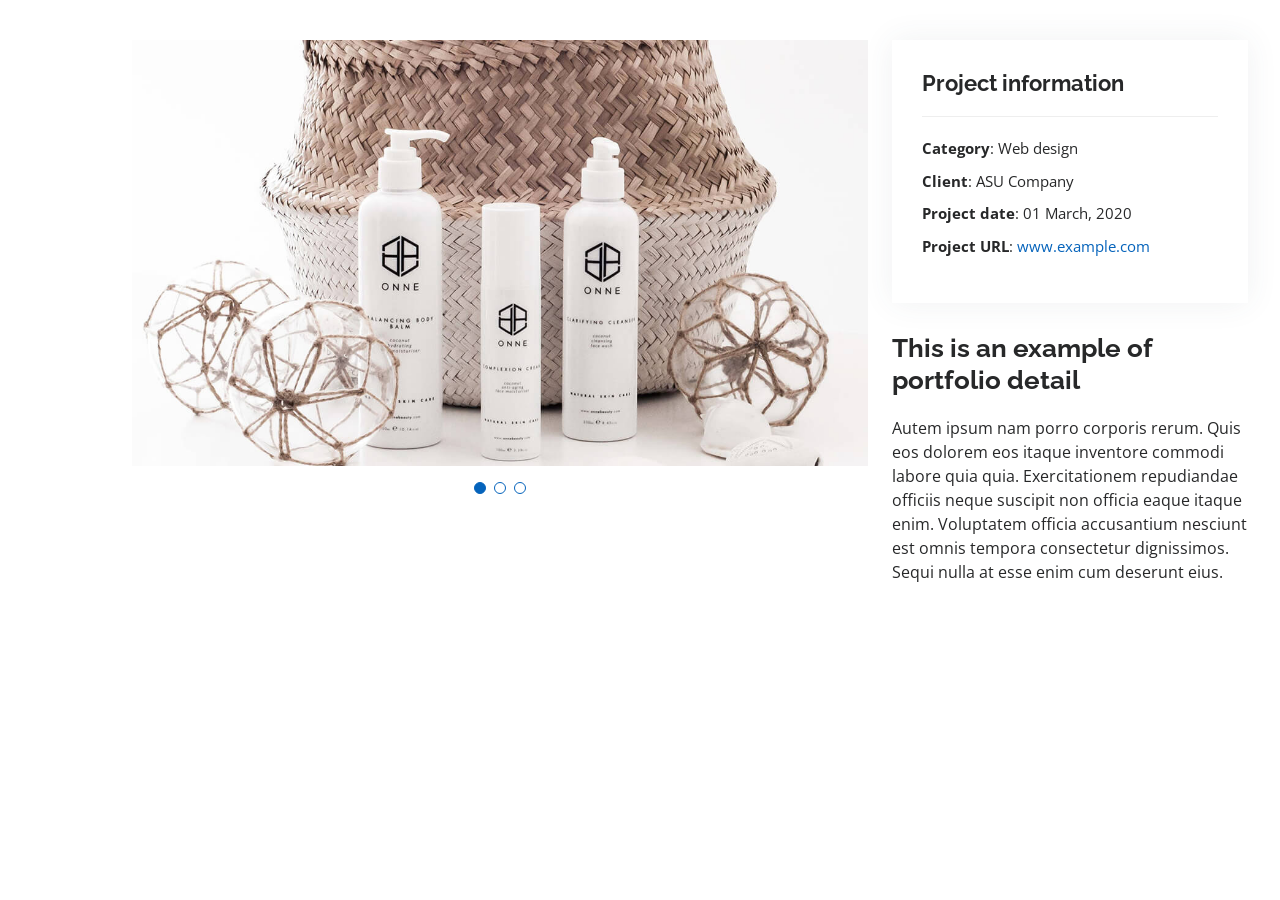
==== portfolio-details.html @ 230840bf "implement portfolio" ====
<!DOCTYPE html>
<html lang="en">

<head>
  <meta charset="utf-8">
  <meta content="width=device-width, initial-scale=1.0" name="viewport">

  <title>Portfolio Details - Personal Bootstrap Template</title>
  <meta content="" name="description">
  <meta content="" name="keywords">

  <!-- Favicons -->
  <link href="assets/img/favicon.png" rel="icon">
  <link href="assets/img/apple-touch-icon.png" rel="apple-touch-icon">

  <!-- Google Fonts -->
  <link href="https://fonts.googleapis.com/css?family=Open+Sans:300,300i,400,400i,600,600i,700,700i|Raleway:300,300i,400,400i,500,500i,600,600i,700,700i|Poppins:300,300i,400,400i,500,500i,600,600i,700,700i" rel="stylesheet">

  <!-- Vendor CSS Files -->
  <link href="assets/vendor/aos/aos.css" rel="stylesheet">
  <link href="assets/vendor/bootstrap/css/bootstrap.min.css" rel="stylesheet">
  <link href="assets/vendor/bootstrap-icons/bootstrap-icons.css" rel="stylesheet">
  <link href="assets/vendor/boxicons/css/boxicons.min.css" rel="stylesheet">
  <link href="assets/vendor/glightbox/css/glightbox.min.css" rel="stylesheet">
  <link href="assets/vendor/swiper/swiper-bundle.min.css" rel="stylesheet">

  <!-- Template Main CSS File -->
  <link href="assets/css/style.css" rel="stylesheet">

  <!-- =======================================================
  * Template Name: MyResume - v4.7.0
  * Template URL: https://bootstrapmade.com/free-html-bootstrap-template-my-resume/
  * Author: BootstrapMade.com
  * License: https://bootstrapmade.com/license/
  ======================================================== -->
</head>

<body>

  <main id="main">

    <!-- ======= Portfolio Details Section ======= -->
    <section id="portfolio-details" class="portfolio-details">
      <div class="container">

        <div class="row gy-4">

          <div class="col-lg-8">
            <div class="portfolio-details-slider swiper">
              <div class="swiper-wrapper align-items-center">

                <div class="swiper-slide">
                  <img src="assets/img/portfolio/portfolio-details-1.jpg" alt="">
                </div>

                <div class="swiper-slide">
                  <img src="assets/img/portfolio/portfolio-details-2.jpg" alt="">
                </div>

                <div class="swiper-slide">
                  <img src="assets/img/portfolio/portfolio-details-3.jpg" alt="">
                </div>

              </div>
              <div class="swiper-pagination"></div>
            </div>
          </div>

          <div class="col-lg-4">
            <div class="portfolio-info">
              <h3>Project information</h3>
              <ul>
                <li><strong>Category</strong>: Web design</li>
                <li><strong>Client</strong>: ASU Company</li>
                <li><strong>Project date</strong>: 01 March, 2020</li>
                <li><strong>Project URL</strong>: <a href="#">www.example.com</a></li>
              </ul>
            </div>
            <div class="portfolio-description">
              <h2>This is an example of portfolio detail</h2>
              <p>
                Autem ipsum nam porro corporis rerum. Quis eos dolorem eos itaque inventore commodi labore quia quia. Exercitationem repudiandae officiis neque suscipit non officia eaque itaque enim. Voluptatem officia accusantium nesciunt est omnis tempora consectetur dignissimos. Sequi nulla at esse enim cum deserunt eius.
              </p>
            </div>
          </div>

        </div>

      </div>
    </section><!-- End Portfolio Details Section -->

  </main><!-- End #main -->

  <div id="preloader"></div>
  <a href="#" class="back-to-top d-flex align-items-center justify-content-center"><i class="bi bi-arrow-up-short"></i></a>

  <!-- Vendor JS Files -->
  <script src="assets/vendor/purecounter/purecounter.js"></script>
  <script src="assets/vendor/aos/aos.js"></script>
  <script src="assets/vendor/bootstrap/js/bootstrap.bundle.min.js"></script>
  <script src="assets/vendor/glightbox/js/glightbox.min.js"></script>
  <script src="assets/vendor/isotope-layout/isotope.pkgd.min.js"></script>
  <script src="assets/vendor/swiper/swiper-bundle.min.js"></script>
  <script src="assets/vendor/typed.js/typed.min.js"></script>
  <script src="assets/vendor/waypoints/noframework.waypoints.js"></script>
  <script src="assets/vendor/php-email-form/validate.js"></script>

  <!-- Template Main JS File -->
  <script src="assets/js/main.js"></script>

</body>

</html>
---- assets/css/style.css ----
/**
* Template Name: MyResume - v4.7.0
* Template URL: https://bootstrapmade.com/free-html-bootstrap-template-my-resume/
* Author: BootstrapMade.com
* License: https://bootstrapmade.com/license/
*/

/*--------------------------------------------------------------
# General
--------------------------------------------------------------*/
body {
  font-family: "Open Sans", sans-serif;
  color: #272829;
}

a {
  color: #0563bb;
  text-decoration: none;
}

a:hover {
  color: #067ded;
  text-decoration: none;
}

h1,
h2,
h3,
h4,
h5,
h6 {
  font-family: "Raleway", sans-serif;
}

/*--------------------------------------------------------------
# Back to top button
--------------------------------------------------------------*/
.back-to-top {
  position: fixed;
  visibility: hidden;
  opacity: 0;
  right: 15px;
  bottom: 15px;
  z-index: 996;
  background: #0563bb;
  width: 40px;
  height: 40px;
  border-radius: 50px;
  transition: all 0.4s;
}
.back-to-top i {
  font-size: 28px;
  color: #fff;
  line-height: 0;
}
.back-to-top:hover {
  background: #0678e3;
  color: #fff;
}
.back-to-top.active {
  visibility: visible;
  opacity: 1;
}

/*--------------------------------------------------------------
# Preloader
--------------------------------------------------------------*/
#preloader {
  position: fixed;
  top: 0;
  left: 0;
  right: 0;
  bottom: 0;
  z-index: 9999;
  overflow: hidden;
  background: #fff;
}

#preloader:before {
  content: "";
  position: fixed;
  top: calc(50% - 30px);
  left: calc(50% - 30px);
  border: 6px solid #0563bb;
  border-top-color: #fff;
  border-bottom-color: #fff;
  border-radius: 50%;
  width: 60px;
  height: 60px;
  -webkit-animation: animate-preloader 1s linear infinite;
  animation: animate-preloader 1s linear infinite;
}

@-webkit-keyframes animate-preloader {
  0% {
    transform: rotate(0deg);
  }
  100% {
    transform: rotate(360deg);
  }
}

@keyframes animate-preloader {
  0% {
    transform: rotate(0deg);
  }
  100% {
    transform: rotate(360deg);
  }
}
/*--------------------------------------------------------------
# Disable aos animation delay on mobile devices
--------------------------------------------------------------*/
@media screen and (max-width: 768px) {
  [data-aos-delay] {
    transition-delay: 0 !important;
  }
}
/*--------------------------------------------------------------
# Header
--------------------------------------------------------------*/
#header {
  position: fixed;
  top: 0;
  left: 0;
  bottom: 0;
  z-index: 9997;
  transition: all 0.5s;
  padding: 15px;
  overflow-y: auto;
}
@media (max-width: 992px) {
  #header {
    width: 300px;
    background: #fff;
    border-right: 1px solid #e6e9ec;
    left: -300px;
  }
}

@media (min-width: 992px) {
  #main {
    margin-left: 100px;
  }
}
/*--------------------------------------------------------------
# Navigation Menu
--------------------------------------------------------------*/
/**
* Desktop Navigation 
*/
.nav-menu {
  padding: 0;
  display: block;
}
.nav-menu * {
  margin: 0;
  padding: 0;
  list-style: none;
}
.nav-menu > ul > li {
  position: relative;
  white-space: nowrap;
}
.nav-menu a,
.nav-menu a:focus {
  display: flex;
  align-items: center;
  color: #45505b;
  padding: 10px 18px;
  margin-bottom: 8px;
  transition: 0.3s;
  font-size: 15px;
  border-radius: 50px;
  background: #f2f3f5;
  height: 56px;
  width: 100%;
  overflow: hidden;
  transition: 0.3s;
}
.nav-menu a i,
.nav-menu a:focus i {
  font-size: 20px;
}
.nav-menu a span,
.nav-menu a:focus span {
  padding: 0 5px 0 7px;
  color: #45505b;
}
@media (min-width: 992px) {
  .nav-menu a,
  .nav-menu a:focus {
    width: 56px;
  }
  .nav-menu a span,
  .nav-menu a:focus span {
    display: none;
    color: #fff;
  }
}
.nav-menu a:hover,
.nav-menu .active,
.nav-menu .active:focus,
.nav-menu li:hover > a {
  color: #fff;
  background: #0563bb;
}
.nav-menu a:hover span,
.nav-menu .active span,
.nav-menu .active:focus span,
.nav-menu li:hover > a span {
  color: #fff;
}
.nav-menu a:hover,
.nav-menu li:hover > a {
  width: 100%;
  color: #fff;
}
.nav-menu a:hover span,
.nav-menu li:hover > a span {
  display: block;
}

/**
* Mobile Navigation 
*/
.mobile-nav-toggle {
  position: fixed;
  right: 10px;
  top: 10px;
  z-index: 9998;
  border: 0;
  background: none;
  font-size: 28px;
  transition: all 0.4s;
  outline: none !important;
  line-height: 0;
  cursor: pointer;
  border-radius: 50px;
  padding: 5px;
}
.mobile-nav-toggle i {
  color: #45505b;
}

.mobile-nav-active {
  overflow: hidden;
}
.mobile-nav-active #header {
  left: 0;
}
.mobile-nav-active .mobile-nav-toggle {
  color: #fff;
  background-color: #0563bb;
}

/*--------------------------------------------------------------
# Hero Section
--------------------------------------------------------------*/
#hero {
  width: 100%;
  height: 100vh;
  background: url("../img/main_bg1.jpg") top right no-repeat;
  background-size: cover;
  position: relative;
}
@media (min-width: 992px) {
  #hero {
    padding-left: 160px;
  }
}
#hero:before {
  content: "";
  background: rgba(255, 255, 255, 0.8);
  position: absolute;
  bottom: 0;
  top: 0;
  left: 0;
  right: 0;
}
#hero h1 {
  margin: 0;
  font-size: 64px;
  font-weight: 700;
  line-height: 56px;
  color: #45505b;
}
#hero p {
  color: #45505b;
  margin: 15px 0 0 0;
  font-size: 26px;
  font-family: "Poppins", sans-serif;
}
#hero p span {
  color: #0563bb;
  letter-spacing: 1px;
}
#hero .social-links {
  margin-top: 30px;
}
#hero .social-links a {
  font-size: 24px;
  display: inline-block;
  color: #45505b;
  line-height: 1;
  margin-right: 20px;
  transition: 0.3s;
}
#hero .social-links a:hover {
  color: #0563bb;
}
@media (max-width: 992px) {
  #hero {
    text-align: center;
  }
  #hero h1 {
    font-size: 32px;
    line-height: 36px;
  }
  #hero p {
    margin-top: 10px;
    font-size: 20px;
    line-height: 24px;
  }
}

/*--------------------------------------------------------------
# Sections General
--------------------------------------------------------------*/
section {
  padding: 60px 0;
  overflow: hidden;
}

.section-title {
  text-align: center;
  padding-bottom: 30px;
}
.section-title h2 {
  font-size: 32px;
  font-weight: bold;
  text-transform: uppercase;
  margin-bottom: 20px;
  padding-bottom: 20px;
  position: relative;
  color: #45505b;
}
.section-title h2::before {
  content: "";
  position: absolute;
  display: block;
  width: 120px;
  height: 1px;
  background: #ddd;
  bottom: 1px;
  left: calc(50% - 60px);
}
.section-title h2::after {
  content: "";
  position: absolute;
  display: block;
  width: 40px;
  height: 3px;
  background: #0563bb;
  bottom: 0;
  left: calc(50% - 20px);
}
.section-title p {
  margin-bottom: 0;
}

/*--------------------------------------------------------------
# About
--------------------------------------------------------------*/
.about .content h3 {
  font-weight: 700;
  font-size: 26px;
  color: #728394;
}
.about .content ul {
  list-style: none;
  padding: 0;
}
.about .content ul li {
  margin-bottom: 20px;
  display: flex;
  align-items: center;
}
.about .content ul strong {
  margin-right: 10px;
}
.about .content ul i {
  font-size: 16px;
  margin-right: 5px;
  color: #0563bb;
  line-height: 0;
}
.about .content p:last-child {
  margin-bottom: 0;
}

/*--------------------------------------------------------------
# Facts
--------------------------------------------------------------*/
.facts .count-box {
  padding: 30px 30px 25px 30px;
  margin-top: 30px;
  width: 100%;
  position: relative;
  text-align: center;
  background: #fff;
}
.facts .count-box i {
  position: absolute;
  top: -25px;
  left: 50%;
  transform: translateX(-50%);
  font-size: 24px;
  background: #0563bb;
  color: #fff;
  border-radius: 50px;
  display: inline-flex;
  align-items: center;
  justify-content: center;
  width: 48px;
  height: 48px;
}
.facts .count-box span {
  font-size: 36px;
  display: block;
  font-weight: 600;
  color: #011426;
}
.facts .count-box p {
  padding: 0;
  margin: 0;
  font-family: "Raleway", sans-serif;
  font-size: 14px;
}

/*--------------------------------------------------------------
# Akills
--------------------------------------------------------------*/
.skills .progress {
  height: 60px;
  display: block;
  background: none;
  border-radius: 0;
}
.skills .progress .skill {
  padding: 10px 0;
  margin: 0;
  text-transform: uppercase;
  display: block;
  font-weight: 600;
  font-family: "Poppins", sans-serif;
  color: #45505b;
}
.skills .progress .skill .val {
  float: right;
  font-style: normal;
}
.skills .progress-bar-wrap {
  background: #f2f3f5;
}
.skills .progress-bar {
  width: 1px;
  height: 10px;
  transition: 0.9s;
  background-color: #0563bb;
}

/*--------------------------------------------------------------
# Resume
--------------------------------------------------------------*/
.resume .resume-title {
  font-size: 26px;
  font-weight: 700;
  margin-top: 20px;
  margin-bottom: 20px;
  color: #45505b;
}
.resume .resume-item {
  padding: 0 0 20px 20px;
  margin-top: -2px;
  border-left: 2px solid #0563bb;
  position: relative;
}
.resume .resume-item h4 {
  line-height: 18px;
  font-size: 18px;
  font-weight: 600;
  text-transform: uppercase;
  font-family: "Poppins", sans-serif;
  color: #0563bb;
  margin-bottom: 10px;
}
.resume .resume-item h5 {
  font-size: 16px;
  background: #f7f8f9;
  padding: 5px 15px;
  display: inline-block;
  font-weight: 600;
  margin-bottom: 10px;
}
.resume .resume-item ul {
  padding-left: 20px;
}
.resume .resume-item ul li {
  padding-bottom: 10px;
}
.resume .resume-item:last-child {
  padding-bottom: 0;
}
.resume .resume-item::before {
  content: "";
  position: absolute;
  width: 16px;
  height: 16px;
  border-radius: 50px;
  left: -9px;
  top: 0;
  background: #fff;
  border: 2px solid #0563bb;
}

/*--------------------------------------------------------------
# Portfolio
--------------------------------------------------------------*/
.portfolio .portfolio-item {
  margin-bottom: 30px;
}
.portfolio #portfolio-flters {
  padding: 0;
  margin: 0 auto 25px auto;
  list-style: none;
  text-align: center;
  background: #fff;
  border-radius: 50px;
  padding: 2px 15px;
}
.portfolio #portfolio-flters li {
  cursor: pointer;
  display: inline-block;
  padding: 10px 15px;
  font-size: 14px;
  font-weight: 600;
  line-height: 1;
  text-transform: uppercase;
  color: #272829;
  margin-bottom: 5px;
  transition: all 0.3s ease-in-out;
}
.portfolio #portfolio-flters li:hover,
.portfolio #portfolio-flters li.filter-active {
  color: #0563bb;
}
.portfolio #portfolio-flters li:last-child {
  margin-right: 0;
}
.portfolio .portfolio-wrap {
  transition: 0.3s;
  position: relative;
  overflow: hidden;
  z-index: 1;
  background: rgba(69, 80, 91, 0.8);
}
.portfolio .portfolio-wrap::before {
  content: "";
  background: rgba(255, 255, 255, 0.7);
  position: absolute;
  left: 30px;
  right: 30px;
  top: 30px;
  bottom: 30px;
  transition: all ease-in-out 0.3s;
  z-index: 2;
  opacity: 0;
}
.portfolio .portfolio-wrap .portfolio-info {
  opacity: 0;
  position: absolute;
  top: 0;
  left: 0;
  right: 0;
  bottom: 0;
  text-align: center;
  z-index: 3;
  transition: all ease-in-out 0.3s;
  display: flex;
  flex-direction: column;
  justify-content: center;
  align-items: center;
}
.portfolio .portfolio-wrap .portfolio-info::before {
  display: block;
  content: "";
  width: 48px;
  height: 48px;
  position: absolute;
  top: 35px;
  left: 35px;
  border-top: 3px solid #d7dce1;
  border-left: 3px solid #d7dce1;
  transition: all 0.5s ease 0s;
  z-index: 9994;
}
.portfolio .portfolio-wrap .portfolio-info::after {
  display: block;
  content: "";
  width: 48px;
  height: 48px;
  position: absolute;
  bottom: 35px;
  right: 35px;
  border-bottom: 3px solid #d7dce1;
  border-right: 3px solid #d7dce1;
  transition: all 0.5s ease 0s;
  z-index: 9994;
}
.portfolio .portfolio-wrap .portfolio-info h4 {
  font-size: 20px;
  color: #45505b;
  font-weight: 600;
}
.portfolio .portfolio-wrap .portfolio-info p {
  color: #45505b;
  font-size: 14px;
  text-transform: uppercase;
  padding: 0;
  margin: 0;
}
.portfolio .portfolio-wrap .portfolio-links {
  text-align: center;
  z-index: 4;
}
.portfolio .portfolio-wrap .portfolio-links a {
  color: #45505b;
  margin: 0 2px;
  font-size: 28px;
  display: inline-block;
  transition: 0.3s;
}
.portfolio .portfolio-wrap .portfolio-links a:hover {
  color: #148af9;
}
.portfolio .portfolio-wrap:hover::before {
  top: 0;
  left: 0;
  right: 0;
  bottom: 0;
  opacity: 1;
}
.portfolio .portfolio-wrap:hover .portfolio-info {
  opacity: 1;
}
.portfolio .portfolio-wrap:hover .portfolio-info::before {
  top: 15px;
  left: 15px;
}
.portfolio .portfolio-wrap:hover .portfolio-info::after {
  bottom: 15px;
  right: 15px;
}

/*--------------------------------------------------------------
# Portfolio Details
--------------------------------------------------------------*/
.portfolio-details {
  padding-top: 40px;
}
.portfolio-details .portfolio-details-slider img {
  width: 100%;
}
.portfolio-details .portfolio-details-slider .swiper-pagination {
  margin-top: 20px;
  position: relative;
}
.portfolio-details
  .portfolio-details-slider
  .swiper-pagination
  .swiper-pagination-bullet {
  width: 12px;
  height: 12px;
  background-color: #fff;
  opacity: 1;
  border: 1px solid #0563bb;
}
.portfolio-details
  .portfolio-details-slider
  .swiper-pagination
  .swiper-pagination-bullet-active {
  background-color: #0563bb;
}
.portfolio-details .portfolio-info {
  padding: 30px;
  box-shadow: 0px 0 30px rgba(69, 80, 91, 0.08);
}
.portfolio-details .portfolio-info h3 {
  font-size: 22px;
  font-weight: 700;
  margin-bottom: 20px;
  padding-bottom: 20px;
  border-bottom: 1px solid #eee;
}
.portfolio-details .portfolio-info ul {
  list-style: none;
  padding: 0;
  font-size: 15px;
}
.portfolio-details .portfolio-info ul li + li {
  margin-top: 10px;
}
.portfolio-details .portfolio-description {
  padding-top: 30px;
}
.portfolio-details .portfolio-description h2 {
  font-size: 26px;
  font-weight: 700;
  margin-bottom: 20px;
}
.portfolio-details .portfolio-description p {
  padding: 0;
}

/*--------------------------------------------------------------
# Services
--------------------------------------------------------------*/
.services .icon-box {
  text-align: center;
  padding: 70px 20px 80px 20px;
  transition: all ease-in-out 0.3s;
  background: #fff;
  box-shadow: 0px 5px 90px 0px rgba(110, 123, 131, 0.05);
}
.services .icon-box .icon {
  margin: 0 auto;
  width: 100px;
  height: 100px;
  display: flex;
  align-items: center;
  justify-content: center;
  transition: ease-in-out 0.3s;
  position: relative;
}
.services .icon-box .icon i {
  font-size: 36px;
  transition: 0.5s;
  position: relative;
}
.services .icon-box .icon svg {
  position: absolute;
  top: 0;
  left: 0;
}
.services .icon-box .icon svg path {
  transition: 0.5s;
  fill: #f5f5f5;
}
.services .icon-box h4 {
  font-weight: 600;
  margin: 10px 0 15px 0;
  font-size: 22px;
}
.services .icon-box h4 a {
  color: #45505b;
  transition: ease-in-out 0.3s;
}
.services .icon-box p {
  line-height: 24px;
  font-size: 14px;
  margin-bottom: 0;
}
.services .icon-box:hover {
  border-color: #fff;
  box-shadow: 0px 0 35px 0 rgba(0, 0, 0, 0.08);
}
.services .iconbox-blue i {
  color: #47aeff;
}
.services .iconbox-blue:hover .icon i {
  color: #fff;
}
.services .iconbox-blue:hover .icon path {
  fill: #47aeff;
}
.services .iconbox-orange i {
  color: #ffa76e;
}
.services .iconbox-orange:hover .icon i {
  color: #fff;
}
.services .iconbox-orange:hover .icon path {
  fill: #ffa76e;
}
.services .iconbox-pink i {
  color: #e80368;
}
.services .iconbox-pink:hover .icon i {
  color: #fff;
}
.services .iconbox-pink:hover .icon path {
  fill: #e80368;
}
.services .iconbox-yellow i {
  color: #ffbb2c;
}
.services .iconbox-yellow:hover .icon i {
  color: #fff;
}
.services .iconbox-yellow:hover .icon path {
  fill: #ffbb2c;
}
.services .iconbox-red i {
  color: #ff5828;
}
.services .iconbox-red:hover .icon i {
  color: #fff;
}
.services .iconbox-red:hover .icon path {
  fill: #ff5828;
}
.services .iconbox-teal i {
  color: #11dbcf;
}
.services .iconbox-teal:hover .icon i {
  color: #fff;
}
.services .iconbox-teal:hover .icon path {
  fill: #11dbcf;
}

/*--------------------------------------------------------------
# Testimonials
--------------------------------------------------------------*/
.testimonials .section-header {
  margin-bottom: 40px;
}
.testimonials .testimonials-carousel,
.testimonials .testimonials-slider {
  overflow: hidden;
}
.testimonials .testimonial-item {
  text-align: center;
}
.testimonials .testimonial-item .testimonial-img {
  width: 120px;
  border-radius: 50%;
  border: 4px solid #fff;
  margin: 0 auto;
}
.testimonials .testimonial-item h3 {
  font-size: 20px;
  font-weight: bold;
  margin: 10px 0 5px 0;
  color: #111;
}
.testimonials .testimonial-item h4 {
  font-size: 14px;
  color: #999;
  margin: 0 0 15px 0;
}
.testimonials .testimonial-item .quote-icon-left,
.testimonials .testimonial-item .quote-icon-right {
  color: #90c8fc;
  font-size: 26px;
}
.testimonials .testimonial-item .quote-icon-left {
  display: inline-block;
  left: -5px;
  position: relative;
}
.testimonials .testimonial-item .quote-icon-right {
  display: inline-block;
  right: -5px;
  position: relative;
  top: 10px;
}
.testimonials .testimonial-item p {
  font-style: italic;
  margin: 0 auto 15px auto;
}
.testimonials .swiper-pagination {
  margin-top: 20px;
  position: relative;
}
.testimonials .swiper-pagination .swiper-pagination-bullet {
  width: 12px;
  height: 12px;
  background-color: #fff;
  opacity: 1;
  border: 1px solid #0563bb;
}
.testimonials .swiper-pagination .swiper-pagination-bullet-active {
  background-color: #0563bb;
}
@media (min-width: 992px) {
  .testimonials .testimonial-item p {
    width: 80%;
  }
}

/*--------------------------------------------------------------
# Contact
--------------------------------------------------------------*/
.contact .info {
  width: 100%;
  background: #fff;
}
.contact .info i {
  font-size: 20px;
  color: #0563bb;
  float: left;
  width: 44px;
  height: 44px;
  background: #eef7ff;
  display: flex;
  justify-content: center;
  align-items: center;
  border-radius: 50px;
  transition: all 0.3s ease-in-out;
}
.contact .info h4 {
  padding: 0 0 0 60px;
  font-size: 22px;
  font-weight: 600;
  margin-bottom: 5px;
  color: #45505b;
}
.contact .info p {
  padding: 0 0 0 60px;
  margin-bottom: 0;
  font-size: 14px;
  color: #728394;
}
.contact .info .email,
.contact .info .phone {
  margin-top: 40px;
}
.contact .info .email:hover i,
.contact .info .address:hover i,
.contact .info .phone:hover i {
  background: #0563bb;
  color: #fff;
}
.contact .php-email-form {
  width: 100%;
  background: #fff;
}
.contact .php-email-form .form-group {
  padding-bottom: 8px;
}
.contact .php-email-form .error-message {
  display: none;
  color: #fff;
  background: #ed3c0d;
  text-align: left;
  padding: 15px;
  font-weight: 600;
}
.contact .php-email-form .error-message br + br {
  margin-top: 25px;
}
.contact .php-email-form .sent-message {
  display: none;
  color: #fff;
  background: #18d26e;
  text-align: center;
  padding: 15px;
  font-weight: 600;
}
.contact .php-email-form .loading {
  display: none;
  background: #fff;
  text-align: center;
  padding: 15px;
}
.contact .php-email-form .loading:before {
  content: "";
  display: inline-block;
  border-radius: 50%;
  width: 24px;
  height: 24px;
  margin: 0 10px -6px 0;
  border: 3px solid #18d26e;
  border-top-color: #eee;
  -webkit-animation: animate-loading 1s linear infinite;
  animation: animate-loading 1s linear infinite;
}
.contact .php-email-form input,
.contact .php-email-form textarea {
  border-radius: 4px;
  box-shadow: none;
  font-size: 14px;
}
.contact .php-email-form input {
  height: 44px;
}
.contact .php-email-form textarea {
  padding: 10px 12px;
}
.contact .php-email-form button[type="submit"] {
  background: #0563bb;
  border: 0;
  padding: 10px 35px;
  color: #fff;
  transition: 0.4s;
  border-radius: 50px;
}
.contact .php-email-form button[type="submit"]:hover {
  background: #0678e3;
}
@-webkit-keyframes animate-loading {
  0% {
    transform: rotate(0deg);
  }
  100% {
    transform: rotate(360deg);
  }
}
@keyframes animate-loading {
  0% {
    transform: rotate(0deg);
  }
  100% {
    transform: rotate(360deg);
  }
}

/*--------------------------------------------------------------
# Footer
--------------------------------------------------------------*/
#footer {
  background: #f7f8f9;
  color: #45505b;
  font-size: 14px;
  text-align: center;
  padding: 30px 0;
}
#footer h3 {
  font-size: 36px;
  font-weight: 700;
  position: relative;
  font-family: "Poppins", sans-serif;
  padding: 0;
  margin: 0 0 15px 0;
}
#footer p {
  font-size: 15;
  font-style: italic;
  padding: 0;
  margin: 0 0 40px 0;
}
#footer .social-links {
  margin: 0 0 40px 0;
}
#footer .social-links a {
  font-size: 18px;
  display: inline-block;
  background: #0563bb;
  color: #fff;
  line-height: 1;
  padding: 8px 0;
  margin-right: 4px;
  border-radius: 50%;
  text-align: center;
  width: 36px;
  height: 36px;
  transition: 0.3s;
}
#footer .social-links a:hover {
  background: #0678e3;
  color: #fff;
  text-decoration: none;
}
#footer .copyright {
  margin: 0 0 5px 0;
}
#footer .credits {
  font-size: 13px;
}
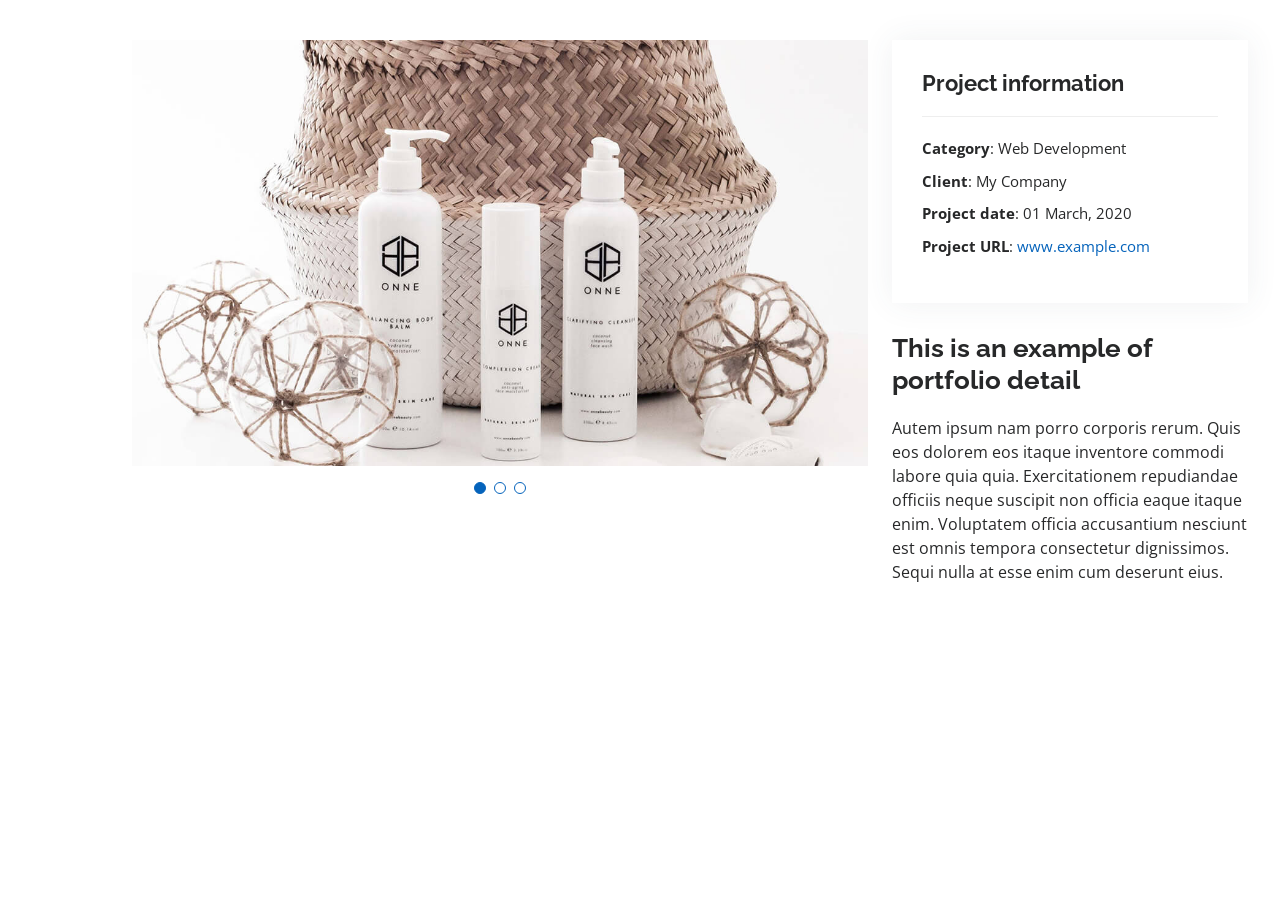
==== commit 68fafab0: "modify profile and add links" ====
--- a/portfolio-details.html
+++ b/portfolio-details.html
@@ -1,113 +1,136 @@
 <!DOCTYPE html>
 <html lang="en">
+  <head>
+    <meta charset="utf-8" />
+    <meta content="width=device-width, initial-scale=1.0" name="viewport" />
 
-<head>
-  <meta charset="utf-8">
-  <meta content="width=device-width, initial-scale=1.0" name="viewport">
+    <title>Portfolio Details - Personal Bootstrap Template</title>
+    <meta content="" name="description" />
+    <meta content="" name="keywords" />
 
-  <title>Portfolio Details - Personal Bootstrap Template</title>
-  <meta content="" name="description">
-  <meta content="" name="keywords">
+    <!-- Favicons -->
+    <link href="assets/img/favicon.png" rel="icon" />
+    <link href="assets/img/apple-touch-icon.png" rel="apple-touch-icon" />
 
-  <!-- Favicons -->
-  <link href="assets/img/favicon.png" rel="icon">
-  <link href="assets/img/apple-touch-icon.png" rel="apple-touch-icon">
+    <!-- Google Fonts -->
+    <link
+      href="https://fonts.googleapis.com/css?family=Open+Sans:300,300i,400,400i,600,600i,700,700i|Raleway:300,300i,400,400i,500,500i,600,600i,700,700i|Poppins:300,300i,400,400i,500,500i,600,600i,700,700i"
+      rel="stylesheet"
+    />
 
-  <!-- Google Fonts -->
-  <link href="https://fonts.googleapis.com/css?family=Open+Sans:300,300i,400,400i,600,600i,700,700i|Raleway:300,300i,400,400i,500,500i,600,600i,700,700i|Poppins:300,300i,400,400i,500,500i,600,600i,700,700i" rel="stylesheet">
+    <!-- Vendor CSS Files -->
+    <link href="assets/vendor/aos/aos.css" rel="stylesheet" />
+    <link
+      href="assets/vendor/bootstrap/css/bootstrap.min.css"
+      rel="stylesheet"
+    />
+    <link
+      href="assets/vendor/bootstrap-icons/bootstrap-icons.css"
+      rel="stylesheet"
+    />
+    <link href="assets/vendor/boxicons/css/boxicons.min.css" rel="stylesheet" />
+    <link
+      href="assets/vendor/glightbox/css/glightbox.min.css"
+      rel="stylesheet"
+    />
+    <link href="assets/vendor/swiper/swiper-bundle.min.css" rel="stylesheet" />
 
-  <!-- Vendor CSS Files -->
-  <link href="assets/vendor/aos/aos.css" rel="stylesheet">
-  <link href="assets/vendor/bootstrap/css/bootstrap.min.css" rel="stylesheet">
-  <link href="assets/vendor/bootstrap-icons/bootstrap-icons.css" rel="stylesheet">
-  <link href="assets/vendor/boxicons/css/boxicons.min.css" rel="stylesheet">
-  <link href="assets/vendor/glightbox/css/glightbox.min.css" rel="stylesheet">
-  <link href="assets/vendor/swiper/swiper-bundle.min.css" rel="stylesheet">
+    <!-- Template Main CSS File -->
+    <link href="assets/css/style.css" rel="stylesheet" />
 
-  <!-- Template Main CSS File -->
-  <link href="assets/css/style.css" rel="stylesheet">
-
-  <!-- =======================================================
+    <!-- =======================================================
   * Template Name: MyResume - v4.7.0
   * Template URL: https://bootstrapmade.com/free-html-bootstrap-template-my-resume/
   * Author: BootstrapMade.com
   * License: https://bootstrapmade.com/license/
   ======================================================== -->
-</head>
+  </head>
 
-<body>
+  <body>
+    <main id="main">
+      <!-- ======= Portfolio Details Section ======= -->
+      <section id="portfolio-details" class="portfolio-details">
+        <div class="container">
+          <div class="row gy-4">
+            <div class="col-lg-8">
+              <div class="portfolio-details-slider swiper">
+                <div class="swiper-wrapper align-items-center">
+                  <div class="swiper-slide">
+                    <img
+                      src="assets/img/portfolio/portfolio-details-1.jpg"
+                      alt=""
+                    />
+                  </div>
 
-  <main id="main">
+                  <div class="swiper-slide">
+                    <img
+                      src="assets/img/portfolio/portfolio-details-2.jpg"
+                      alt=""
+                    />
+                  </div>
 
-    <!-- ======= Portfolio Details Section ======= -->
-    <section id="portfolio-details" class="portfolio-details">
-      <div class="container">
+                  <div class="swiper-slide">
+                    <img
+                      src="assets/img/portfolio/portfolio-details-3.jpg"
+                      alt=""
+                    />
+                  </div>
+                </div>
+                <div class="swiper-pagination"></div>
+              </div>
+            </div>
 
-        <div class="row gy-4">
-
-          <div class="col-lg-8">
-            <div class="portfolio-details-slider swiper">
-              <div class="swiper-wrapper align-items-center">
-
-                <div class="swiper-slide">
-                  <img src="assets/img/portfolio/portfolio-details-1.jpg" alt="">
-                </div>
-
-                <div class="swiper-slide">
-                  <img src="assets/img/portfolio/portfolio-details-2.jpg" alt="">
-                </div>
-
-                <div class="swiper-slide">
-                  <img src="assets/img/portfolio/portfolio-details-3.jpg" alt="">
-                </div>
-
+            <div class="col-lg-4">
+              <div class="portfolio-info">
+                <h3>Project information</h3>
+                <ul>
+                  <li><strong>Category</strong>: Web Development</li>
+                  <li><strong>Client</strong>: My Company</li>
+                  <li><strong>Project date</strong>: 01 March, 2020</li>
+                  <li>
+                    <strong>Project URL</strong>:
+                    <a href="#">www.example.com</a>
+                  </li>
+                </ul>
               </div>
-              <div class="swiper-pagination"></div>
+              <div class="portfolio-description">
+                <h2>This is an example of portfolio detail</h2>
+                <p>
+                  Autem ipsum nam porro corporis rerum. Quis eos dolorem eos
+                  itaque inventore commodi labore quia quia. Exercitationem
+                  repudiandae officiis neque suscipit non officia eaque itaque
+                  enim. Voluptatem officia accusantium nesciunt est omnis
+                  tempora consectetur dignissimos. Sequi nulla at esse enim cum
+                  deserunt eius.
+                </p>
+              </div>
             </div>
           </div>
+        </div>
+      </section>
+      <!-- End Portfolio Details Section -->
+    </main>
+    <!-- End #main -->
 
-          <div class="col-lg-4">
-            <div class="portfolio-info">
-              <h3>Project information</h3>
-              <ul>
-                <li><strong>Category</strong>: Web design</li>
-                <li><strong>Client</strong>: ASU Company</li>
-                <li><strong>Project date</strong>: 01 March, 2020</li>
-                <li><strong>Project URL</strong>: <a href="#">www.example.com</a></li>
-              </ul>
-            </div>
-            <div class="portfolio-description">
-              <h2>This is an example of portfolio detail</h2>
-              <p>
-                Autem ipsum nam porro corporis rerum. Quis eos dolorem eos itaque inventore commodi labore quia quia. Exercitationem repudiandae officiis neque suscipit non officia eaque itaque enim. Voluptatem officia accusantium nesciunt est omnis tempora consectetur dignissimos. Sequi nulla at esse enim cum deserunt eius.
-              </p>
-            </div>
-          </div>
+    <div id="preloader"></div>
+    <a
+      href="#"
+      class="back-to-top d-flex align-items-center justify-content-center"
+      ><i class="bi bi-arrow-up-short"></i
+    ></a>
 
-        </div>
+    <!-- Vendor JS Files -->
+    <script src="assets/vendor/purecounter/purecounter.js"></script>
+    <script src="assets/vendor/aos/aos.js"></script>
+    <script src="assets/vendor/bootstrap/js/bootstrap.bundle.min.js"></script>
+    <script src="assets/vendor/glightbox/js/glightbox.min.js"></script>
+    <script src="assets/vendor/isotope-layout/isotope.pkgd.min.js"></script>
+    <script src="assets/vendor/swiper/swiper-bundle.min.js"></script>
+    <script src="assets/vendor/typed.js/typed.min.js"></script>
+    <script src="assets/vendor/waypoints/noframework.waypoints.js"></script>
+    <script src="assets/vendor/php-email-form/validate.js"></script>
 
-      </div>
-    </section><!-- End Portfolio Details Section -->
-
-  </main><!-- End #main -->
-
-  <div id="preloader"></div>
-  <a href="#" class="back-to-top d-flex align-items-center justify-content-center"><i class="bi bi-arrow-up-short"></i></a>
-
-  <!-- Vendor JS Files -->
-  <script src="assets/vendor/purecounter/purecounter.js"></script>
-  <script src="assets/vendor/aos/aos.js"></script>
-  <script src="assets/vendor/bootstrap/js/bootstrap.bundle.min.js"></script>
-  <script src="assets/vendor/glightbox/js/glightbox.min.js"></script>
-  <script src="assets/vendor/isotope-layout/isotope.pkgd.min.js"></script>
-  <script src="assets/vendor/swiper/swiper-bundle.min.js"></script>
-  <script src="assets/vendor/typed.js/typed.min.js"></script>
-  <script src="assets/vendor/waypoints/noframework.waypoints.js"></script>
-  <script src="assets/vendor/php-email-form/validate.js"></script>
-
-  <!-- Template Main JS File -->
-  <script src="assets/js/main.js"></script>
-
-</body>
-
-</html>+    <!-- Template Main JS File -->
+    <script src="assets/js/main.js"></script>
+  </body>
+</html>
